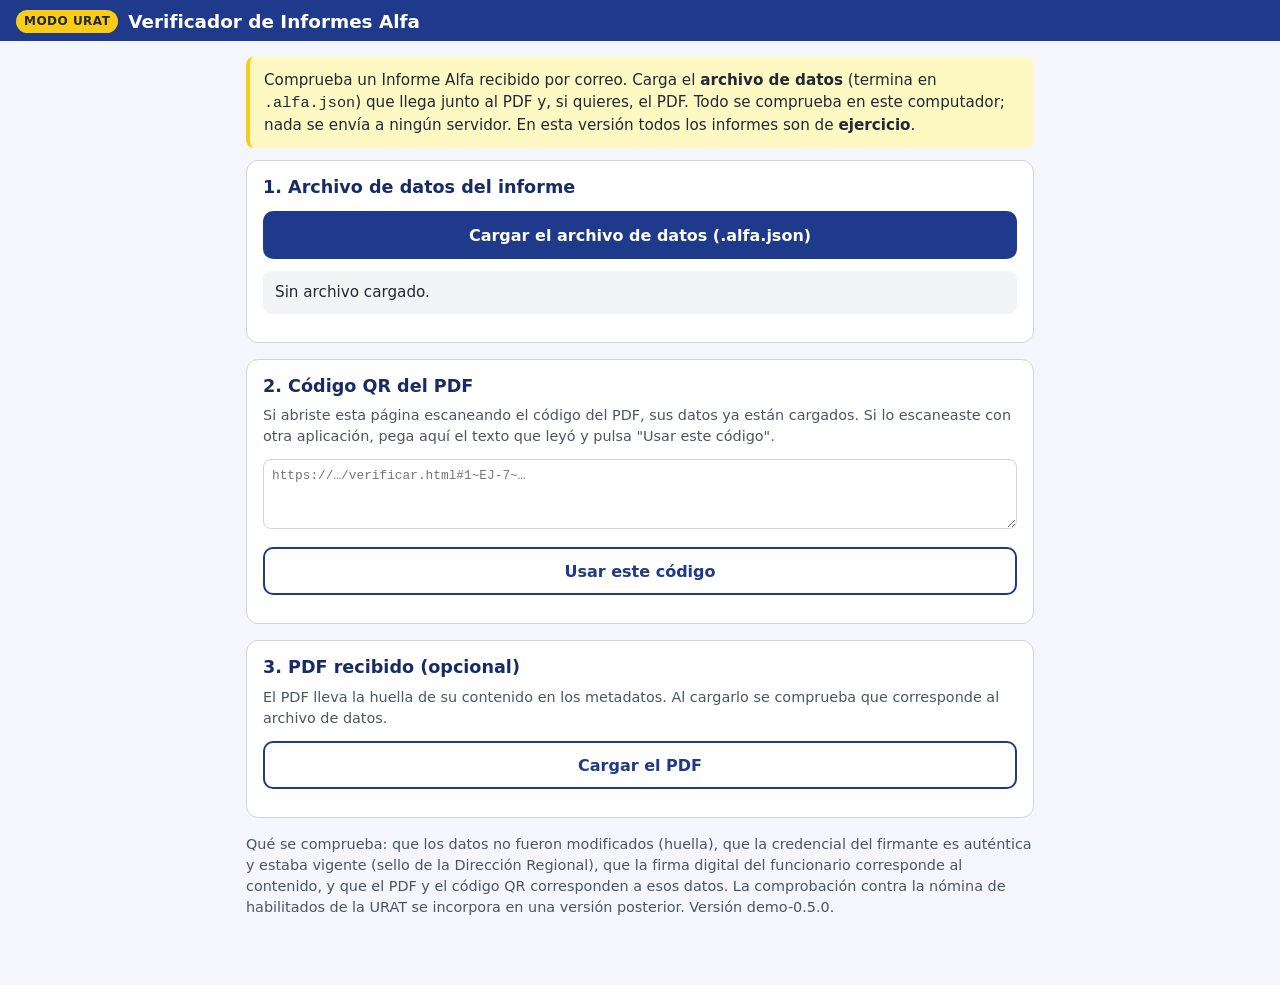
==== verificar.html @ 7433feca "Version demo-0.5.0: archivo de datos, firma digital, codigo QR, verificador, ampliaciones con cambio" ====
<!doctype html>
<html lang="es-CL">
<head>
  <meta charset="utf-8">
  <meta name="viewport" content="width=device-width, initial-scale=1">
  <title>Verificador de Informes Alfa – modo URAT (ejercicio)</title>
  <meta name="description" content="Comprueba la autoría y la integridad de un Informe Alfa generado con la App Informe Alfa, a partir de su archivo de datos, su código QR y su PDF. Funciona sin servidor.">
  <link rel="stylesheet" href="css/estilos.css">
  <style>
    body { padding-bottom: 40px; }
    main { max-width: 820px; }
    .paso { background: #fff; border: 1px solid var(--borde); border-radius: var(--radio); padding: 16px; margin-bottom: 16px; }
    .paso h2 { color: var(--azul-oscuro); }
    .estado { padding: 10px 12px; border-radius: 8px; background: #f3f4f6; font-size: 0.95rem; }
    .estado.ok { background: var(--verde-suave); color: var(--verde); }
    .estado.mal { background: var(--rojo-suave); color: var(--rojo); }
    .veredicto { font-size: 1.15rem; font-weight: 800; padding: 14px; border-radius: 10px; margin: 12px 0; }
    .veredicto.ok { background: var(--verde-suave); color: var(--verde); }
    .veredicto.mal { background: var(--rojo-suave); color: var(--rojo); }
    .veredicto.neutro { background: #f3f4f6; color: var(--texto); }
    .resultado { display: flex; gap: 10px; align-items: flex-start; padding: 10px 12px; border-radius: 8px; margin-bottom: 6px; background: #f3f4f6; font-size: 0.95rem; }
    .resultado.ok { background: var(--verde-suave); }
    .resultado.mal { background: var(--rojo-suave); }
    .resultado .icono { flex: none; width: 24px; text-align: center; font-size: 1.3rem; line-height: 1.1; font-weight: 800; }
    .resultado.ok .icono { color: var(--verde); }
    .resultado.mal .icono { color: var(--rojo); }
    .resultado .icono.neutro { color: var(--texto-suave); }
    .banda-ejercicio { background: var(--amarillo); color: #1f2937; font-weight: 800; text-align: center; padding: 8px; border-radius: 8px; letter-spacing: 0.05em; margin: 12px 0 8px; }
    .resumen dl { display: grid; grid-template-columns: max-content 1fr; gap: 4px 14px; margin: 0; font-size: 0.95rem; }
    .resumen dt { color: var(--texto-suave); }
    .resumen dd { margin: 0; }
    textarea.codigo { font-family: Consolas, monospace; font-size: 0.8rem; width: 100%; min-height: 70px; border: 1px solid var(--borde); border-radius: 8px; padding: 8px; }
  </style>
</head>
<body>
  <header class="cabecera">
    <div class="cabecera-fila">
      <span class="insignia">MODO URAT</span>
      <h1>Verificador de Informes Alfa</h1>
    </div>
  </header>
  <main>
    <p class="aviso">Comprueba un Informe Alfa recibido por correo. Carga el <strong>archivo de datos</strong> (termina en <code>.alfa.json</code>) que llega junto al PDF y, si quieres, el PDF. Todo se comprueba en este computador; nada se envía a ningún servidor. En esta versión todos los informes son de <strong>ejercicio</strong>.</p>

    <section class="paso">
      <h2>1. Archivo de datos del informe</h2>
      <div class="acciones-fila">
        <button type="button" class="primario" id="btn-datos">Cargar el archivo de datos (.alfa.json)</button>
      </div>
      <input type="file" id="in-datos" accept=".json,application/json" hidden>
      <p id="estado-datos" class="estado">Sin archivo cargado.</p>
      <div id="veredicto" class="veredicto" hidden></div>
      <div id="resultados"></div>
      <div id="resumen" class="resumen" hidden></div>
    </section>

    <section class="paso">
      <h2>2. Código QR del PDF</h2>
      <p class="ayuda">Si abriste esta página escaneando el código del PDF, sus datos ya están cargados. Si lo escaneaste con otra aplicación, pega aquí el texto que leyó y pulsa "Usar este código".</p>
      <textarea class="codigo" id="qr-texto" rows="3" placeholder="https://…/verificar.html#1~EJ-7~…"></textarea>
      <div class="acciones-fila">
        <button type="button" class="secundario" id="btn-qr">Usar este código</button>
      </div>
      <p id="estado-qr" class="estado" hidden></p>
    </section>

    <section class="paso">
      <h2>3. PDF recibido (opcional)</h2>
      <p class="ayuda">El PDF lleva la huella de su contenido en los metadatos. Al cargarlo se comprueba que corresponde al archivo de datos.</p>
      <div class="acciones-fila">
        <button type="button" class="secundario" id="btn-pdf">Cargar el PDF</button>
      </div>
      <input type="file" id="in-pdf" accept=".pdf,application/pdf" hidden>
      <p id="estado-pdf" class="estado" hidden></p>
    </section>

    <p class="ayuda">Qué se comprueba: que los datos no fueron modificados (huella), que la credencial del firmante es auténtica y estaba vigente (sello de la Dirección Regional), que la firma digital del funcionario corresponde al contenido, y que el PDF y el código QR corresponden a esos datos. La comprobación contra la nómina de habilitados de la URAT se incorpora en una versión posterior. Versión <span id="version"></span>.</p>
  </main>

  <div id="toast" class="toast" role="status"></div>
  <script src="lib/pdf-lib.min.js"></script>
  <script src="datos/config.js"></script>
  <script src="js/credencial.js"></script>
  <script src="js/datos_alfa.js"></script>
  <script>
    (function () {
      'use strict';
      const $ = s => document.querySelector(s);
      let CONFIG = null, archivoDatos = null, nombreDatos = '', qr = null, huellaPdf = null, numeroPdf = null;

      function esc(s) { return String(s == null ? '' : s).replace(/[&<>"']/g, c => ({ '&': '&amp;', '<': '&lt;', '>': '&gt;', '"': '&quot;', "'": '&#39;' }[c])); }
      function estado(sel, texto, clase) { const el = $(sel); el.hidden = false; el.textContent = texto; el.className = 'estado' + (clase ? ' ' + clase : ''); }
      function fmtFecha(iso) { if (!iso) return ''; const p = String(iso).split('-'); return p.length === 3 ? `${p[2]}-${p[1]}-${p[0]}` : iso; }

      async function iniciar() {
        // Por internet se lee config.json; abierto como archivo local, el navegador lo bloquea y se usa config.js
        try { CONFIG = await (await fetch('datos/config.json')).json(); }
        catch (e) {
          if (window.ALFA_CONFIG) CONFIG = window.ALFA_CONFIG;
          else { estado('#estado-datos', 'No se pudo leer la configuración de la app (clave pública de la Dirección Regional). Abre el verificador desde la dirección publicada de la app.', 'mal'); return; }
        }
        $('#version').textContent = CONFIG.version_app || '';
        $('#btn-datos').addEventListener('click', () => $('#in-datos').click());
        $('#in-datos').addEventListener('change', async e => { const f = e.target.files[0]; if (f) await cargarDatos(f); e.target.value = ''; });
        $('#btn-qr').addEventListener('click', () => leerQR($('#qr-texto').value));
        $('#btn-pdf').addEventListener('click', () => $('#in-pdf').click());
        $('#in-pdf').addEventListener('change', async e => { const f = e.target.files[0]; if (f) await cargarPdf(f); e.target.value = ''; });
        const desdeEnlace = () => { if (location.hash.length > 1) { $('#qr-texto').value = location.href; leerQR(location.href); } };
        window.addEventListener('hashchange', desdeEnlace);   // un segundo código escaneado con la página ya abierta
        desdeEnlace();
      }

      function leerQR(texto) {
        qr = DatosAlfa.leerQR(texto);
        if (!qr) { estado('#estado-qr', 'El texto no corresponde a un código de verificación de la App Informe Alfa.', 'mal'); return; }
        estado('#estado-qr', `Código leído: informe ${qr.numero || '?'}, huella ${qr.huella.slice(0, 12)}…, ${qr.firma ? 'con firma digital del funcionario' : 'sin firma digital'}${qr.firmanteId ? ', credencial ' + qr.firmanteId : ''}.${archivoDatos ? '' : ' Ahora carga el archivo de datos para completar la comprobación.'}`, 'ok');
        if (archivoDatos) comprobar();
      }

      async function cargarDatos(f) {
        try { archivoDatos = JSON.parse(await f.text()); nombreDatos = f.name; }
        catch (e) { archivoDatos = null; estado('#estado-datos', 'No se pudo leer el archivo: ' + e.message, 'mal'); return; }
        estado('#estado-datos', `Archivo ${f.name} (${Math.round(f.size / 1024)} KB) cargado.`, '');
        await comprobar();
      }

      async function comprobar() {
        const clave = CONFIG.credenciales && CONFIG.credenciales.clave_publica;
        const r = await DatosAlfa.comprobar(archivoDatos, clave, { qr });
        if (huellaPdf && r.resumen) {
          const ok = huellaPdf === archivoDatos.huella;
          r.resultados.push({ clave: 'pdf', ok, titulo: 'PDF recibido', detalle: ok ? 'La huella que trae el PDF coincide con la del archivo de datos: son el mismo informe.' : `La huella del PDF (informe ${numeroPdf || '?'}) NO coincide con la del archivo de datos: son informes distintos o alguno fue alterado.` });
        }
        render(r);
      }

      function render(r) {
        const fallos = r.resultados.filter(x => x.ok === false).length;
        const firmaOk = r.resultados.some(x => x.clave === 'firma' && x.ok === true);
        const v = $('#veredicto'); v.hidden = false;
        v.className = 'veredicto ' + (fallos ? 'mal' : (firmaOk ? 'ok' : 'neutro'));
        v.textContent = fallos
          ? `NO VERIFICADO: ${fallos} comprobación(es) fallida(s).`
          : (firmaOk ? 'VERIFICADO: contenido íntegro, firmado digitalmente por un funcionario con credencial auténtica.' : 'CONTENIDO ÍNTEGRO, sin autoría comprobable (el informe no lleva firma digital).');
        $('#resultados').innerHTML = r.resultados.map(x => {
          const clase = x.ok === true ? 'ok' : x.ok === false ? 'mal' : '';
          const icono = x.ok === true ? '✓' : x.ok === false ? '✗' : '•';
          return `<div class="resultado ${clase}"><span class="icono ${x.ok == null ? 'neutro' : ''}">${icono}</span><div><strong>${esc(x.titulo)}</strong><br>${esc(x.detalle)}</div></div>`;
        }).join('');
        const s = r.resumen;
        const caja = $('#resumen');
        if (!s) { caja.hidden = true; return; }
        caja.hidden = false;
        const fila = (k, val) => (val == null || val === '' ? '' : `<dt>${esc(k)}</dt><dd>${esc(val)}</dd>`);
        caja.innerHTML = `
          <div class="banda-ejercicio">${s.modo === 'ejercicio' ? 'INFORME DE EJERCICIO – SIN VALOR OFICIAL' : esc(s.modo)}</div>
          <dl>
            ${fila('Número', s.numero)}
            ${fila('Ampliación de', s.ampliacion_de)}
            ${fila('Comuna(s)', s.comunas)}
            ${fila('Provincia', s.provincia)}
            ${fila('Tipo de evento', s.tipo_evento)}
            ${fila('Inicio del evento', s.fecha_inicio ? `${fmtFecha(s.fecha_inicio)} ${s.hora_inicio || ''}` : '')}
            ${fila('Elaborado el', s.fecha_elaboracion ? `${fmtFecha(s.fecha_elaboracion)} ${s.hora_elaboracion || ''}` : '')}
            ${fila('Responsable', [s.responsable, s.cargo, s.institucion].filter(Boolean).join(' · '))}
            ${fila('Afectadas / damnificadas / albergadas', [s.afectadas, s.damnificadas, s.albergadas].map(x => x == null ? '–' : x).join(' / '))}
            ${fila('Viviendas dañadas', s.viviendas_danadas)}
            ${fila('Necesidades registradas', s.necesidades)}
            ${fila('Generado con', s.app ? `App Informe Alfa ${s.app}` : '')}
            ${fila('Archivo', nombreDatos)}
          </dl>`;
      }

      async function cargarPdf(f) {
        try {
          const bytes = new Uint8Array(await f.arrayBuffer());
          const doc = await PDFLib.PDFDocument.load(bytes, { ignoreEncryption: true, updateMetadata: false });
          const kw = doc.getKeywords() || '';
          const m = /alfa-huella:([A-Za-z0-9_-]+)/.exec(kw);
          const num = /alfa-numero:(\S+)/.exec(kw);
          if (!m) { huellaPdf = null; estado('#estado-pdf', 'El PDF no trae la huella de la App Informe Alfa: puede ser de una versión anterior a la 0.5 o no haber sido generado por la app.', 'mal'); return; }
          huellaPdf = m[1]; numeroPdf = num ? num[1] : null;
          const coincide = archivoDatos ? huellaPdf === archivoDatos.huella : null;
          estado('#estado-pdf', `PDF ${f.name}: informe ${numeroPdf || '?'}, huella ${huellaPdf.slice(0, 12)}….${coincide === null ? ' Carga el archivo de datos para compararlos.' : coincide ? ' Coincide con el archivo de datos.' : ' NO coincide con el archivo de datos.'}`, coincide === null ? '' : coincide ? 'ok' : 'mal');
          if (archivoDatos) await comprobar();
        } catch (e) {
          huellaPdf = null;
          estado('#estado-pdf', 'No se pudo leer el PDF: ' + e.message, 'mal');
        }
      }

      iniciar();
    })();
  </script>
</body>
</html>
---- css/estilos.css ----
/* Estilos de la demo App Informe Alfa. Pensados para teléfono, una idea por pantalla. */
:root {
  --azul: #1f3a8a;
  --azul-oscuro: #172b66;
  --amarillo: #facc15;
  --amarillo-suave: #fef9c3;
  --rojo: #b91c1c;
  --rojo-suave: #fee2e2;
  --verde: #15803d;
  --verde-suave: #dcfce7;
  --fondo: #f4f6fb;
  --tarjeta: #ffffff;
  --texto: #1f2937;
  --texto-suave: #4b5563;
  --borde: #d1d5db;
  --radio: 12px;
  --sombra: 0 1px 3px rgba(0, 0, 0, 0.08);
}

* { box-sizing: border-box; }
html { -webkit-text-size-adjust: 100%; }
body {
  margin: 0;
  font-family: system-ui, -apple-system, "Segoe UI", Roboto, "Helvetica Neue", Arial, sans-serif;
  font-size: 17px;
  line-height: 1.45;
  color: var(--texto);
  background: var(--fondo);
  padding-bottom: 96px; /* espacio para la barra de navegación fija */
}
h1, h2, h3 { line-height: 1.25; margin: 0 0 8px; }
h1 { font-size: 1.15rem; font-weight: 700; }
h2 { font-size: 1.1rem; }
h3 { font-size: 1rem; }
p { margin: 0 0 12px; }
small { font-size: 0.85rem; }
[hidden] { display: none !important; }

/* Cabecera */
.cabecera {
  position: sticky; top: 0; z-index: 10;
  background: var(--azul); color: #fff;
  padding: 10px 16px 8px;
  padding-top: calc(10px + env(safe-area-inset-top));
}
.cabecera-fila { display: flex; align-items: center; gap: 10px; }
.cabecera h1 { flex: 1; color: #fff; margin: 0; }
.insignia {
  background: var(--amarillo); color: #1f2937;
  font-weight: 800; font-size: 0.75rem; letter-spacing: 0.04em;
  padding: 3px 8px; border-radius: 999px;
}
.estado-red { font-size: 0.72rem; opacity: 0.9; white-space: nowrap; }
.estado-red.sin { background: rgba(255,255,255,0.18); padding: 2px 8px; border-radius: 999px; }
.progreso { display: flex; align-items: center; gap: 10px; margin-top: 8px; font-size: 0.8rem; }
.progreso-pista { flex: 1; height: 6px; background: rgba(255,255,255,0.3); border-radius: 999px; overflow: hidden; }
.progreso-barra { height: 100%; width: 0; background: var(--amarillo); transition: width 0.3s; }

/* Contenido */
main { max-width: 640px; margin: 0 auto; padding: 16px; }
.pantalla { animation: aparecer 0.2s ease-out; }
@keyframes aparecer { from { opacity: 0; transform: translateY(4px); } to { opacity: 1; transform: none; } }

.aviso {
  background: var(--amarillo-suave); border-left: 4px solid var(--amarillo);
  padding: 12px 14px; border-radius: 8px; font-size: 0.95rem;
}
.pregunta { font-size: 1.15rem; font-weight: 700; margin: 18px 0 10px; color: var(--azul-oscuro); }
.pregunta:first-child { margin-top: 4px; }
.ayuda { color: var(--texto-suave); font-size: 0.9rem; }
.sub { font-weight: 600; margin: 12px 0 6px; font-size: 0.95rem; }
.fuente { color: var(--texto-suave); font-size: 0.85rem; }

/* Campos */
.campo { display: block; margin-bottom: 14px; font-weight: 600; font-size: 0.95rem; }
.campo input, .campo select, .campo textarea {
  display: block; width: 100%; margin-top: 6px;
  font: inherit; font-weight: 400; font-size: 1.05rem;
  padding: 12px 12px; min-height: 48px;
  border: 1px solid var(--borde); border-radius: 10px; background: #fff; color: var(--texto);
}
.campo textarea { min-height: 84px; resize: vertical; }
.campo input:focus, .campo select:focus, .campo textarea:focus { outline: 3px solid rgba(31,58,138,0.35); border-color: var(--azul); }
.etiqueta-fija { display: block; font-weight: 600; font-size: 0.95rem; }
.valor-fijo { margin: 6px 0 0; padding: 12px; background: #e5e7eb; border-radius: 10px; font-size: 1.05rem; }
.fila2 { display: grid; grid-template-columns: 1fr 1fr; gap: 12px; }
.grid4 { display: grid; grid-template-columns: 1fr 1fr; gap: 10px; }
.grid4 label { font-weight: 600; font-size: 0.85rem; }
.grid4 input { display: block; width: 100%; margin-top: 4px; font: inherit; font-size: 1.1rem; padding: 10px; min-height: 48px; border: 1px solid var(--borde); border-radius: 10px; text-align: center; }

/* Opciones tipo lista (radios grandes) */
.lista-opciones { display: flex; flex-direction: column; gap: 8px; }
.opcion {
  display: flex; align-items: flex-start; gap: 12px;
  background: var(--tarjeta); border: 1px solid var(--borde); border-radius: var(--radio);
  padding: 12px 14px; cursor: pointer; box-shadow: var(--sombra);
}
.opcion input { width: 22px; height: 22px; margin: 2px 0 0; flex: none; accent-color: var(--azul); }
.opcion span { display: flex; flex-direction: column; }
.opcion strong { font-size: 1rem; }
.opcion small { color: var(--texto-suave); }
.opcion:has(input:checked) { border-color: var(--azul); background: #eef2ff; }

/* Tarjetas */
.tarjeta {
  background: var(--tarjeta); border: 1px solid var(--borde); border-radius: var(--radio);
  padding: 14px; margin: 0 0 14px; box-shadow: var(--sombra);
}
.tarjeta h3 { color: var(--azul-oscuro); }
.tarjeta .nivel { display: block; margin-top: 6px; font-size: 0.85rem; }
.tarjeta.suave { background: #eef2ff; border-color: #c7d2fe; }
.conmutador { display: flex; align-items: center; gap: 10px; margin: 12px 0 6px; font-weight: 600; font-size: 0.95rem; }
.conmutador input { width: 22px; height: 22px; accent-color: var(--azul); flex: none; }
.bloque-albergue { border-left: 3px solid var(--azul); padding-left: 10px; margin-top: 8px; }
.mini-total { margin: 10px 0 0; font-size: 0.9rem; color: var(--texto-suave); }

.resumen-vivo {
  position: sticky; bottom: 92px;
  background: var(--azul-oscuro); color: #fff; border-radius: var(--radio);
  padding: 10px 14px; font-size: 0.9rem; box-shadow: 0 -2px 8px rgba(0,0,0,0.12);
}
.resumen-vivo strong { color: var(--amarillo); }
.resumen-vivo .fila { display: flex; justify-content: space-between; gap: 8px; }

.sugerencia { background: var(--verde-suave); border-radius: 8px; padding: 10px 12px; font-size: 0.9rem; }

/* Botones */
button { font: inherit; cursor: pointer; }
.primario, .secundario {
  display: inline-flex; align-items: center; justify-content: center;
  min-height: 48px; padding: 10px 18px; border-radius: 10px;
  font-weight: 700; font-size: 1rem; border: 2px solid var(--azul);
}
.primario { background: var(--azul); color: #fff; }
.primario:disabled { opacity: 0.6; cursor: wait; }
.secundario { background: #fff; color: var(--azul); }
.grande { width: 100%; min-height: 56px; font-size: 1.05rem; }
.enlace { background: none; border: none; color: var(--azul); text-decoration: underline; padding: 6px 4px; font-size: 0.95rem; }
.acciones-inicio { display: flex; flex-direction: column; gap: 10px; margin: 16px 0; }
.acciones-fila { display: flex; flex-wrap: wrap; gap: 10px; margin: 12px 0; }
.acciones-fila button { flex: 1 1 45%; }

/* Barra de navegación fija */
.nav {
  position: fixed; left: 0; right: 0; bottom: 0; z-index: 10;
  display: flex; gap: 10px; padding: 10px 16px;
  padding-bottom: calc(10px + env(safe-area-inset-bottom));
  background: rgba(244,246,251,0.96); border-top: 1px solid var(--borde);
}
.nav button { flex: 1; }
.nav .primario.firmar { background: var(--verde); border-color: var(--verde); }

/* Historial */
.historial ul { list-style: none; padding: 0; margin: 0; }
.historial li { display: flex; align-items: center; justify-content: space-between; gap: 10px; background: #fff; border: 1px solid var(--borde); border-radius: 10px; padding: 10px 12px; margin-bottom: 8px; font-size: 0.95rem; }
.historial li button { white-space: nowrap; }

.como-funciona { margin-top: 18px; }
.como-funciona summary { font-weight: 600; cursor: pointer; }
.pie-version { margin-top: 24px; font-size: 0.8rem; color: var(--texto-suave); text-align: center; }

/* Revisión */
.rev-seccion { background: #fff; border: 1px solid var(--borde); border-radius: var(--radio); padding: 12px 14px; margin-bottom: 10px; }
.rev-seccion h3 { font-size: 0.85rem; text-transform: uppercase; letter-spacing: 0.03em; color: var(--texto-suave); margin-bottom: 6px; }
.rev-seccion p { margin: 0 0 4px; }
.rev-seccion .vacio { color: var(--texto-suave); font-style: italic; }
.tabla { width: 100%; border-collapse: collapse; font-size: 0.9rem; }
.tabla th, .tabla td { border: 1px solid var(--borde); padding: 6px 4px; text-align: center; }
.tabla th { background: #f3f4f6; font-weight: 600; }
.tabla td:first-child, .tabla th:first-child { text-align: left; }
.tabla .total { font-weight: 700; }
.etiqueta { display: inline-block; font-size: 0.75rem; font-weight: 800; letter-spacing: 0.04em; padding: 3px 8px; border-radius: 999px; margin-bottom: 6px; }
.etiqueta.roja { background: var(--rojo-suave); color: var(--rojo); }
.etiqueta.amarilla { background: var(--amarillo-suave); color: #854d0e; }
.etiqueta.verde { background: var(--verde-suave); color: var(--verde); }
.editar { float: right; }

/* Pantalla final */
.exito { background: var(--verde-suave); border-left: 4px solid var(--verde); padding: 12px 14px; border-radius: 8px; }
.correo-caja { background: #fff; border: 1px dashed var(--azul); border-radius: 10px; padding: 12px; margin: 12px 0; word-break: break-all; }
.correo-caja code { font-size: 1rem; }

/* Diálogo de bloqueo */
.dialogo {
  border: none; border-radius: 16px 16px 0 0; padding: 18px 18px 22px;
  width: 100%; max-width: 640px; margin: auto auto 0; max-height: 92vh; overflow: auto;
  color: var(--texto); background: #fff;
}
.dialogo::backdrop { background: rgba(17, 24, 39, 0.55); }
.dialogo h2 { font-size: 1.2rem; color: var(--rojo); margin-bottom: 10px; padding-right: 36px; }
.dialogo h3 { font-size: 0.85rem; text-transform: uppercase; letter-spacing: 0.03em; color: var(--texto-suave); margin: 14px 0 4px; }
.dialogo .cerrar { position: absolute; top: 8px; right: 10px; background: none; border: none; font-size: 1.8rem; line-height: 1; color: var(--texto-suave); padding: 4px 8px; }
.opciones { display: flex; flex-direction: column; gap: 8px; }
.opcion-resolver {
  text-align: left; background: #eef2ff; border: 1px solid #c7d2fe; color: var(--azul-oscuro);
  border-radius: 10px; padding: 12px 14px; font-weight: 600; min-height: 48px;
}
.dialogo details { margin-top: 14px; background: #f9fafb; border-radius: 10px; padding: 10px 12px; }
.dialogo summary { font-weight: 600; cursor: pointer; }
.dialogo textarea { width: 100%; margin-top: 6px; font: inherit; padding: 10px; border: 1px solid var(--borde); border-radius: 10px; min-height: 80px; }
#dlg-justificar { margin-top: 12px; }
#dlg-justificar label { font-weight: 600; font-size: 0.95rem; display: block; }
#dlg-justificar .primario { margin-top: 10px; width: 100%; }

/* Toast */
.toast {
  position: fixed; left: 50%; bottom: 100px; transform: translate(-50%, 20px);
  background: #111827; color: #fff; padding: 12px 16px; border-radius: 10px;
  font-size: 0.95rem; max-width: 90vw; opacity: 0; pointer-events: none; transition: all 0.25s; z-index: 50;
}
.toast.visible { opacity: 1; transform: translate(-50%, 0); }

.error { background: var(--rojo-suave); color: var(--rojo); padding: 14px; border-radius: 10px; }

@media (min-width: 700px) {
  body { font-size: 16px; }
  .grid4 { grid-template-columns: repeat(4, 1fr); }
  .dialogo { border-radius: 16px; margin: auto; }
}

/* ---- Versión 0.2: fuentes múltiples, otras personas afectadas, varias necesidades, correo ---- */
.lista-opciones.compacta { display: grid; grid-template-columns: 1fr; gap: 6px; margin-bottom: 12px; }
.lista-opciones.compacta .opcion { padding: 9px 12px; }
.lista-opciones.compacta .opcion strong { font-weight: 600; font-size: 0.95rem; }
.fila-titulo { display: flex; justify-content: space-between; align-items: center; gap: 8px; }
.fila-titulo h3 { margin: 0; }
.tarjeta.categoria .conmutador { margin: 0; align-items: flex-start; }
.tarjeta.categoria .conmutador span { display: flex; flex-direction: column; }
.tarjeta.categoria .conmutador small { color: var(--texto-suave); font-weight: 400; }
.bloque-categoria { margin-top: 10px; border-left: 3px solid var(--azul); padding-left: 10px; }
.bloque-categoria .ayuda { margin-bottom: 6px; }
.tarjeta.necesidad { border-left: 4px solid var(--azul); }
.pasos-correo { padding-left: 20px; font-size: 0.92rem; }
.pasos-correo li { margin-bottom: 6px; }
.pasos-correo code { word-break: break-all; }
.resumen-vivo table { width: 100%; border-collapse: collapse; }
.resumen-vivo td { padding: 2px 0; }
.resumen-vivo td:last-child { text-align: right; font-weight: 700; color: var(--amarillo); }
.resumen-vivo .nota { opacity: 0.85; font-size: 0.8rem; margin: 6px 0 0; }
@media (min-width: 700px) {
  .lista-opciones.compacta { grid-template-columns: 1fr 1fr; }
}
.historial li { flex-wrap: wrap; }
.acciones-historial { display: flex; gap: 6px; margin-left: auto; }
.acciones-historial .secundario { min-height: 40px; padding: 6px 12px; font-size: 0.9rem; }

/* ---- Versión 0.3: quién elabora, lugar y GPS, decisiones, recursos ---- */
.conmutador.destacado { background: var(--amarillo-suave); border: 1px solid var(--amarillo); border-radius: 10px; padding: 10px 12px; margin-bottom: 12px; }
.tarjeta.recurso { padding: 10px 14px; margin-bottom: 8px; }
.tarjeta.recurso .conmutador { margin: 0; }
.bloque-recurso { margin-top: 8px; border-left: 3px solid var(--azul); padding-left: 10px; }
.bloque-recurso .fila2 .campo { margin-bottom: 8px; }
#gps-estado { margin-top: -4px; }
.etiqueta-fija + .lista-opciones { margin-top: 6px; }

/* ---- Versión 0.3.1 ---- */
.seleccion { position: sticky; bottom: 92px; background: var(--azul-oscuro); color: #fff; border-radius: var(--radio); padding: 12px 14px; margin-top: 12px; font-size: 1.05rem; box-shadow: 0 -2px 8px rgba(0,0,0,0.12); }
.seleccion strong { color: var(--amarillo); }

/* ---- Versión 0.4: credencial y PIN ---- */
#credencial .resumen-cred { background: #eef2ff; border-radius: 10px; padding: 10px 12px; margin-bottom: 10px; }
#credencial .resumen-cred strong { color: var(--azul-oscuro); }
#credencial .sin-cred { color: var(--texto-suave); }
.dialogo .error { margin-top: 8px; }
.cred-firmante { font-size: 0.9rem; color: var(--texto-suave); }

/* ---- Versión 0.5: código QR, archivo de datos, cambios en ampliaciones, importación ---- */
.qr-caja { display: flex; gap: 14px; align-items: flex-start; background: #fff; border: 1px solid var(--borde); border-radius: var(--radio); padding: 12px; margin: 12px 0; }
.qr-caja svg { width: 132px; height: 132px; flex: none; }
.qr-caja p { margin: 4px 0 0; }
.lista-cambios { list-style: none; padding: 0; margin: 0 0 8px; }
.lista-cambios li { display: flex; flex-wrap: wrap; gap: 6px; align-items: baseline; padding: 6px 0; border-bottom: 1px dashed var(--borde); font-size: 0.92rem; }
.lista-cambios li strong { flex: 1 1 100%; color: var(--azul-oscuro); }
.lista-cambios .antes { color: var(--texto-suave); text-decoration: line-through; }
.lista-cambios .ahora { color: var(--verde); font-weight: 700; }
.rev-seccion.cambios { border-left: 4px solid var(--amarillo); }
.etiqueta-importado { background: #eef2ff; color: var(--azul-oscuro); border-radius: 999px; padding: 1px 8px; font-size: 0.75rem; font-weight: 700; margin-left: 6px; }
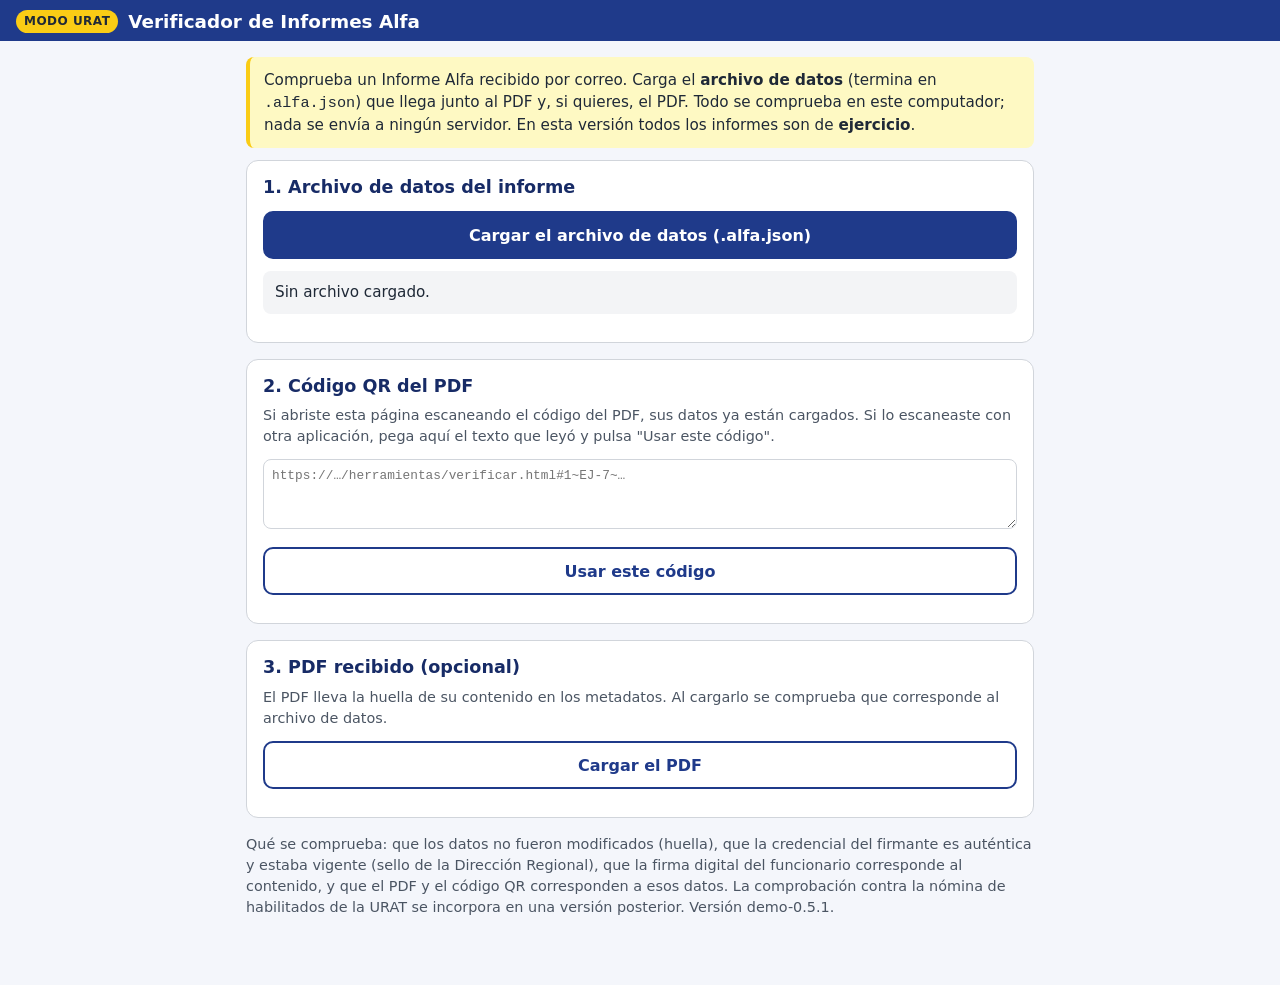
==== commit 2595b683: "Version demo-0.5.1: herramientas auxiliares juntas en herramientas/, verificador trasladado con redi" ====
--- a/verificar.html
+++ b/verificar.html
@@ -3,194 +3,13 @@
 <head>
   <meta charset="utf-8">
   <meta name="viewport" content="width=device-width, initial-scale=1">
-  <title>Verificador de Informes Alfa – modo URAT (ejercicio)</title>
-  <meta name="description" content="Comprueba la autoría y la integridad de un Informe Alfa generado con la App Informe Alfa, a partir de su archivo de datos, su código QR y su PDF. Funciona sin servidor.">
-  <link rel="stylesheet" href="css/estilos.css">
-  <style>
-    body { padding-bottom: 40px; }
-    main { max-width: 820px; }
-    .paso { background: #fff; border: 1px solid var(--borde); border-radius: var(--radio); padding: 16px; margin-bottom: 16px; }
-    .paso h2 { color: var(--azul-oscuro); }
-    .estado { padding: 10px 12px; border-radius: 8px; background: #f3f4f6; font-size: 0.95rem; }
-    .estado.ok { background: var(--verde-suave); color: var(--verde); }
-    .estado.mal { background: var(--rojo-suave); color: var(--rojo); }
-    .veredicto { font-size: 1.15rem; font-weight: 800; padding: 14px; border-radius: 10px; margin: 12px 0; }
-    .veredicto.ok { background: var(--verde-suave); color: var(--verde); }
-    .veredicto.mal { background: var(--rojo-suave); color: var(--rojo); }
-    .veredicto.neutro { background: #f3f4f6; color: var(--texto); }
-    .resultado { display: flex; gap: 10px; align-items: flex-start; padding: 10px 12px; border-radius: 8px; margin-bottom: 6px; background: #f3f4f6; font-size: 0.95rem; }
-    .resultado.ok { background: var(--verde-suave); }
-    .resultado.mal { background: var(--rojo-suave); }
-    .resultado .icono { flex: none; width: 24px; text-align: center; font-size: 1.3rem; line-height: 1.1; font-weight: 800; }
-    .resultado.ok .icono { color: var(--verde); }
-    .resultado.mal .icono { color: var(--rojo); }
-    .resultado .icono.neutro { color: var(--texto-suave); }
-    .banda-ejercicio { background: var(--amarillo); color: #1f2937; font-weight: 800; text-align: center; padding: 8px; border-radius: 8px; letter-spacing: 0.05em; margin: 12px 0 8px; }
-    .resumen dl { display: grid; grid-template-columns: max-content 1fr; gap: 4px 14px; margin: 0; font-size: 0.95rem; }
-    .resumen dt { color: var(--texto-suave); }
-    .resumen dd { margin: 0; }
-    textarea.codigo { font-family: Consolas, monospace; font-size: 0.8rem; width: 100%; min-height: 70px; border: 1px solid var(--borde); border-radius: 8px; padding: 8px; }
-  </style>
+  <title>Verificador de Informes Alfa</title>
+  <!-- El verificador vive en herramientas/verificar.html desde la versión 0.5.1. Esta página solo redirige,
+       conservando lo que viene tras el símbolo #, para que sigan funcionando los códigos QR generados con la 0.5.0. -->
+  <script>location.replace('herramientas/verificar.html' + location.hash);</script>
 </head>
 <body>
-  <header class="cabecera">
-    <div class="cabecera-fila">
-      <span class="insignia">MODO URAT</span>
-      <h1>Verificador de Informes Alfa</h1>
-    </div>
-  </header>
-  <main>
-    <p class="aviso">Comprueba un Informe Alfa recibido por correo. Carga el <strong>archivo de datos</strong> (termina en <code>.alfa.json</code>) que llega junto al PDF y, si quieres, el PDF. Todo se comprueba en este computador; nada se envía a ningún servidor. En esta versión todos los informes son de <strong>ejercicio</strong>.</p>
-
-    <section class="paso">
-      <h2>1. Archivo de datos del informe</h2>
-      <div class="acciones-fila">
-        <button type="button" class="primario" id="btn-datos">Cargar el archivo de datos (.alfa.json)</button>
-      </div>
-      <input type="file" id="in-datos" accept=".json,application/json" hidden>
-      <p id="estado-datos" class="estado">Sin archivo cargado.</p>
-      <div id="veredicto" class="veredicto" hidden></div>
-      <div id="resultados"></div>
-      <div id="resumen" class="resumen" hidden></div>
-    </section>
-
-    <section class="paso">
-      <h2>2. Código QR del PDF</h2>
-      <p class="ayuda">Si abriste esta página escaneando el código del PDF, sus datos ya están cargados. Si lo escaneaste con otra aplicación, pega aquí el texto que leyó y pulsa "Usar este código".</p>
-      <textarea class="codigo" id="qr-texto" rows="3" placeholder="https://…/verificar.html#1~EJ-7~…"></textarea>
-      <div class="acciones-fila">
-        <button type="button" class="secundario" id="btn-qr">Usar este código</button>
-      </div>
-      <p id="estado-qr" class="estado" hidden></p>
-    </section>
-
-    <section class="paso">
-      <h2>3. PDF recibido (opcional)</h2>
-      <p class="ayuda">El PDF lleva la huella de su contenido en los metadatos. Al cargarlo se comprueba que corresponde al archivo de datos.</p>
-      <div class="acciones-fila">
-        <button type="button" class="secundario" id="btn-pdf">Cargar el PDF</button>
-      </div>
-      <input type="file" id="in-pdf" accept=".pdf,application/pdf" hidden>
-      <p id="estado-pdf" class="estado" hidden></p>
-    </section>
-
-    <p class="ayuda">Qué se comprueba: que los datos no fueron modificados (huella), que la credencial del firmante es auténtica y estaba vigente (sello de la Dirección Regional), que la firma digital del funcionario corresponde al contenido, y que el PDF y el código QR corresponden a esos datos. La comprobación contra la nómina de habilitados de la URAT se incorpora en una versión posterior. Versión <span id="version"></span>.</p>
-  </main>
-
-  <div id="toast" class="toast" role="status"></div>
-  <script src="lib/pdf-lib.min.js"></script>
-  <script src="datos/config.js"></script>
-  <script src="js/credencial.js"></script>
-  <script src="js/datos_alfa.js"></script>
-  <script>
-    (function () {
-      'use strict';
-      const $ = s => document.querySelector(s);
-      let CONFIG = null, archivoDatos = null, nombreDatos = '', qr = null, huellaPdf = null, numeroPdf = null;
-
-      function esc(s) { return String(s == null ? '' : s).replace(/[&<>"']/g, c => ({ '&': '&amp;', '<': '&lt;', '>': '&gt;', '"': '&quot;', "'": '&#39;' }[c])); }
-      function estado(sel, texto, clase) { const el = $(sel); el.hidden = false; el.textContent = texto; el.className = 'estado' + (clase ? ' ' + clase : ''); }
-      function fmtFecha(iso) { if (!iso) return ''; const p = String(iso).split('-'); return p.length === 3 ? `${p[2]}-${p[1]}-${p[0]}` : iso; }
-
-      async function iniciar() {
-        // Por internet se lee config.json; abierto como archivo local, el navegador lo bloquea y se usa config.js
-        try { CONFIG = await (await fetch('datos/config.json')).json(); }
-        catch (e) {
-          if (window.ALFA_CONFIG) CONFIG = window.ALFA_CONFIG;
-          else { estado('#estado-datos', 'No se pudo leer la configuración de la app (clave pública de la Dirección Regional). Abre el verificador desde la dirección publicada de la app.', 'mal'); return; }
-        }
-        $('#version').textContent = CONFIG.version_app || '';
-        $('#btn-datos').addEventListener('click', () => $('#in-datos').click());
-        $('#in-datos').addEventListener('change', async e => { const f = e.target.files[0]; if (f) await cargarDatos(f); e.target.value = ''; });
-        $('#btn-qr').addEventListener('click', () => leerQR($('#qr-texto').value));
-        $('#btn-pdf').addEventListener('click', () => $('#in-pdf').click());
-        $('#in-pdf').addEventListener('change', async e => { const f = e.target.files[0]; if (f) await cargarPdf(f); e.target.value = ''; });
-        const desdeEnlace = () => { if (location.hash.length > 1) { $('#qr-texto').value = location.href; leerQR(location.href); } };
-        window.addEventListener('hashchange', desdeEnlace);   // un segundo código escaneado con la página ya abierta
-        desdeEnlace();
-      }
-
-      function leerQR(texto) {
-        qr = DatosAlfa.leerQR(texto);
-        if (!qr) { estado('#estado-qr', 'El texto no corresponde a un código de verificación de la App Informe Alfa.', 'mal'); return; }
-        estado('#estado-qr', `Código leído: informe ${qr.numero || '?'}, huella ${qr.huella.slice(0, 12)}…, ${qr.firma ? 'con firma digital del funcionario' : 'sin firma digital'}${qr.firmanteId ? ', credencial ' + qr.firmanteId : ''}.${archivoDatos ? '' : ' Ahora carga el archivo de datos para completar la comprobación.'}`, 'ok');
-        if (archivoDatos) comprobar();
-      }
-
-      async function cargarDatos(f) {
-        try { archivoDatos = JSON.parse(await f.text()); nombreDatos = f.name; }
-        catch (e) { archivoDatos = null; estado('#estado-datos', 'No se pudo leer el archivo: ' + e.message, 'mal'); return; }
-        estado('#estado-datos', `Archivo ${f.name} (${Math.round(f.size / 1024)} KB) cargado.`, '');
-        await comprobar();
-      }
-
-      async function comprobar() {
-        const clave = CONFIG.credenciales && CONFIG.credenciales.clave_publica;
-        const r = await DatosAlfa.comprobar(archivoDatos, clave, { qr });
-        if (huellaPdf && r.resumen) {
-          const ok = huellaPdf === archivoDatos.huella;
-          r.resultados.push({ clave: 'pdf', ok, titulo: 'PDF recibido', detalle: ok ? 'La huella que trae el PDF coincide con la del archivo de datos: son el mismo informe.' : `La huella del PDF (informe ${numeroPdf || '?'}) NO coincide con la del archivo de datos: son informes distintos o alguno fue alterado.` });
-        }
-        render(r);
-      }
-
-      function render(r) {
-        const fallos = r.resultados.filter(x => x.ok === false).length;
-        const firmaOk = r.resultados.some(x => x.clave === 'firma' && x.ok === true);
-        const v = $('#veredicto'); v.hidden = false;
-        v.className = 'veredicto ' + (fallos ? 'mal' : (firmaOk ? 'ok' : 'neutro'));
-        v.textContent = fallos
-          ? `NO VERIFICADO: ${fallos} comprobación(es) fallida(s).`
-          : (firmaOk ? 'VERIFICADO: contenido íntegro, firmado digitalmente por un funcionario con credencial auténtica.' : 'CONTENIDO ÍNTEGRO, sin autoría comprobable (el informe no lleva firma digital).');
-        $('#resultados').innerHTML = r.resultados.map(x => {
-          const clase = x.ok === true ? 'ok' : x.ok === false ? 'mal' : '';
-          const icono = x.ok === true ? '✓' : x.ok === false ? '✗' : '•';
-          return `<div class="resultado ${clase}"><span class="icono ${x.ok == null ? 'neutro' : ''}">${icono}</span><div><strong>${esc(x.titulo)}</strong><br>${esc(x.detalle)}</div></div>`;
-        }).join('');
-        const s = r.resumen;
-        const caja = $('#resumen');
-        if (!s) { caja.hidden = true; return; }
-        caja.hidden = false;
-        const fila = (k, val) => (val == null || val === '' ? '' : `<dt>${esc(k)}</dt><dd>${esc(val)}</dd>`);
-        caja.innerHTML = `
-          <div class="banda-ejercicio">${s.modo === 'ejercicio' ? 'INFORME DE EJERCICIO – SIN VALOR OFICIAL' : esc(s.modo)}</div>
-          <dl>
-            ${fila('Número', s.numero)}
-            ${fila('Ampliación de', s.ampliacion_de)}
-            ${fila('Comuna(s)', s.comunas)}
-            ${fila('Provincia', s.provincia)}
-            ${fila('Tipo de evento', s.tipo_evento)}
-            ${fila('Inicio del evento', s.fecha_inicio ? `${fmtFecha(s.fecha_inicio)} ${s.hora_inicio || ''}` : '')}
-            ${fila('Elaborado el', s.fecha_elaboracion ? `${fmtFecha(s.fecha_elaboracion)} ${s.hora_elaboracion || ''}` : '')}
-            ${fila('Responsable', [s.responsable, s.cargo, s.institucion].filter(Boolean).join(' · '))}
-            ${fila('Afectadas / damnificadas / albergadas', [s.afectadas, s.damnificadas, s.albergadas].map(x => x == null ? '–' : x).join(' / '))}
-            ${fila('Viviendas dañadas', s.viviendas_danadas)}
-            ${fila('Necesidades registradas', s.necesidades)}
-            ${fila('Generado con', s.app ? `App Informe Alfa ${s.app}` : '')}
-            ${fila('Archivo', nombreDatos)}
-          </dl>`;
-      }
-
-      async function cargarPdf(f) {
-        try {
-          const bytes = new Uint8Array(await f.arrayBuffer());
-          const doc = await PDFLib.PDFDocument.load(bytes, { ignoreEncryption: true, updateMetadata: false });
-          const kw = doc.getKeywords() || '';
-          const m = /alfa-huella:([A-Za-z0-9_-]+)/.exec(kw);
-          const num = /alfa-numero:(\S+)/.exec(kw);
-          if (!m) { huellaPdf = null; estado('#estado-pdf', 'El PDF no trae la huella de la App Informe Alfa: puede ser de una versión anterior a la 0.5 o no haber sido generado por la app.', 'mal'); return; }
-          huellaPdf = m[1]; numeroPdf = num ? num[1] : null;
-          const coincide = archivoDatos ? huellaPdf === archivoDatos.huella : null;
-          estado('#estado-pdf', `PDF ${f.name}: informe ${numeroPdf || '?'}, huella ${huellaPdf.slice(0, 12)}….${coincide === null ? ' Carga el archivo de datos para compararlos.' : coincide ? ' Coincide con el archivo de datos.' : ' NO coincide con el archivo de datos.'}`, coincide === null ? '' : coincide ? 'ok' : 'mal');
-          if (archivoDatos) await comprobar();
-        } catch (e) {
-          huellaPdf = null;
-          estado('#estado-pdf', 'No se pudo leer el PDF: ' + e.message, 'mal');
-        }
-      }
-
-      iniciar();
-    })();
-  </script>
+  <p>El verificador se abre en <a id="enlace" href="herramientas/verificar.html">herramientas/verificar.html</a>.</p>
+  <script>document.getElementById('enlace').href = 'herramientas/verificar.html' + location.hash;</script>
 </body>
 </html>
